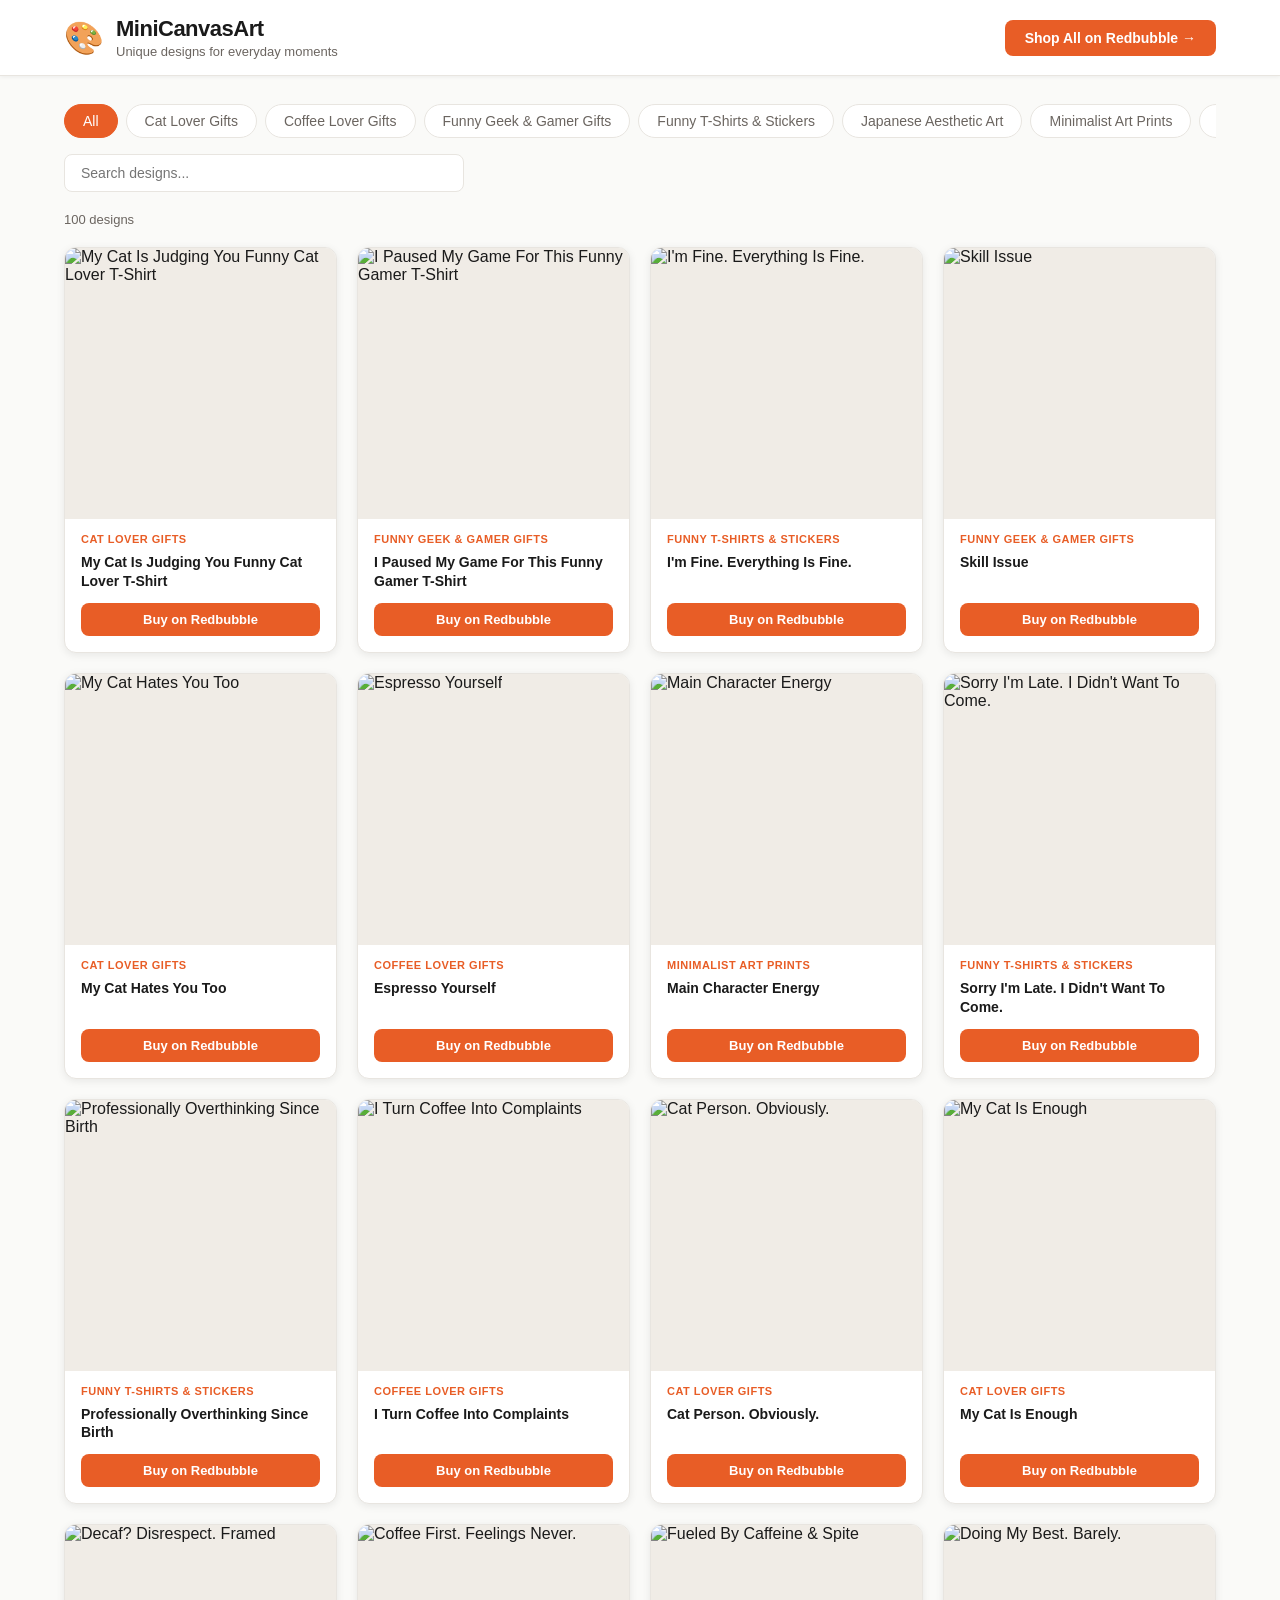
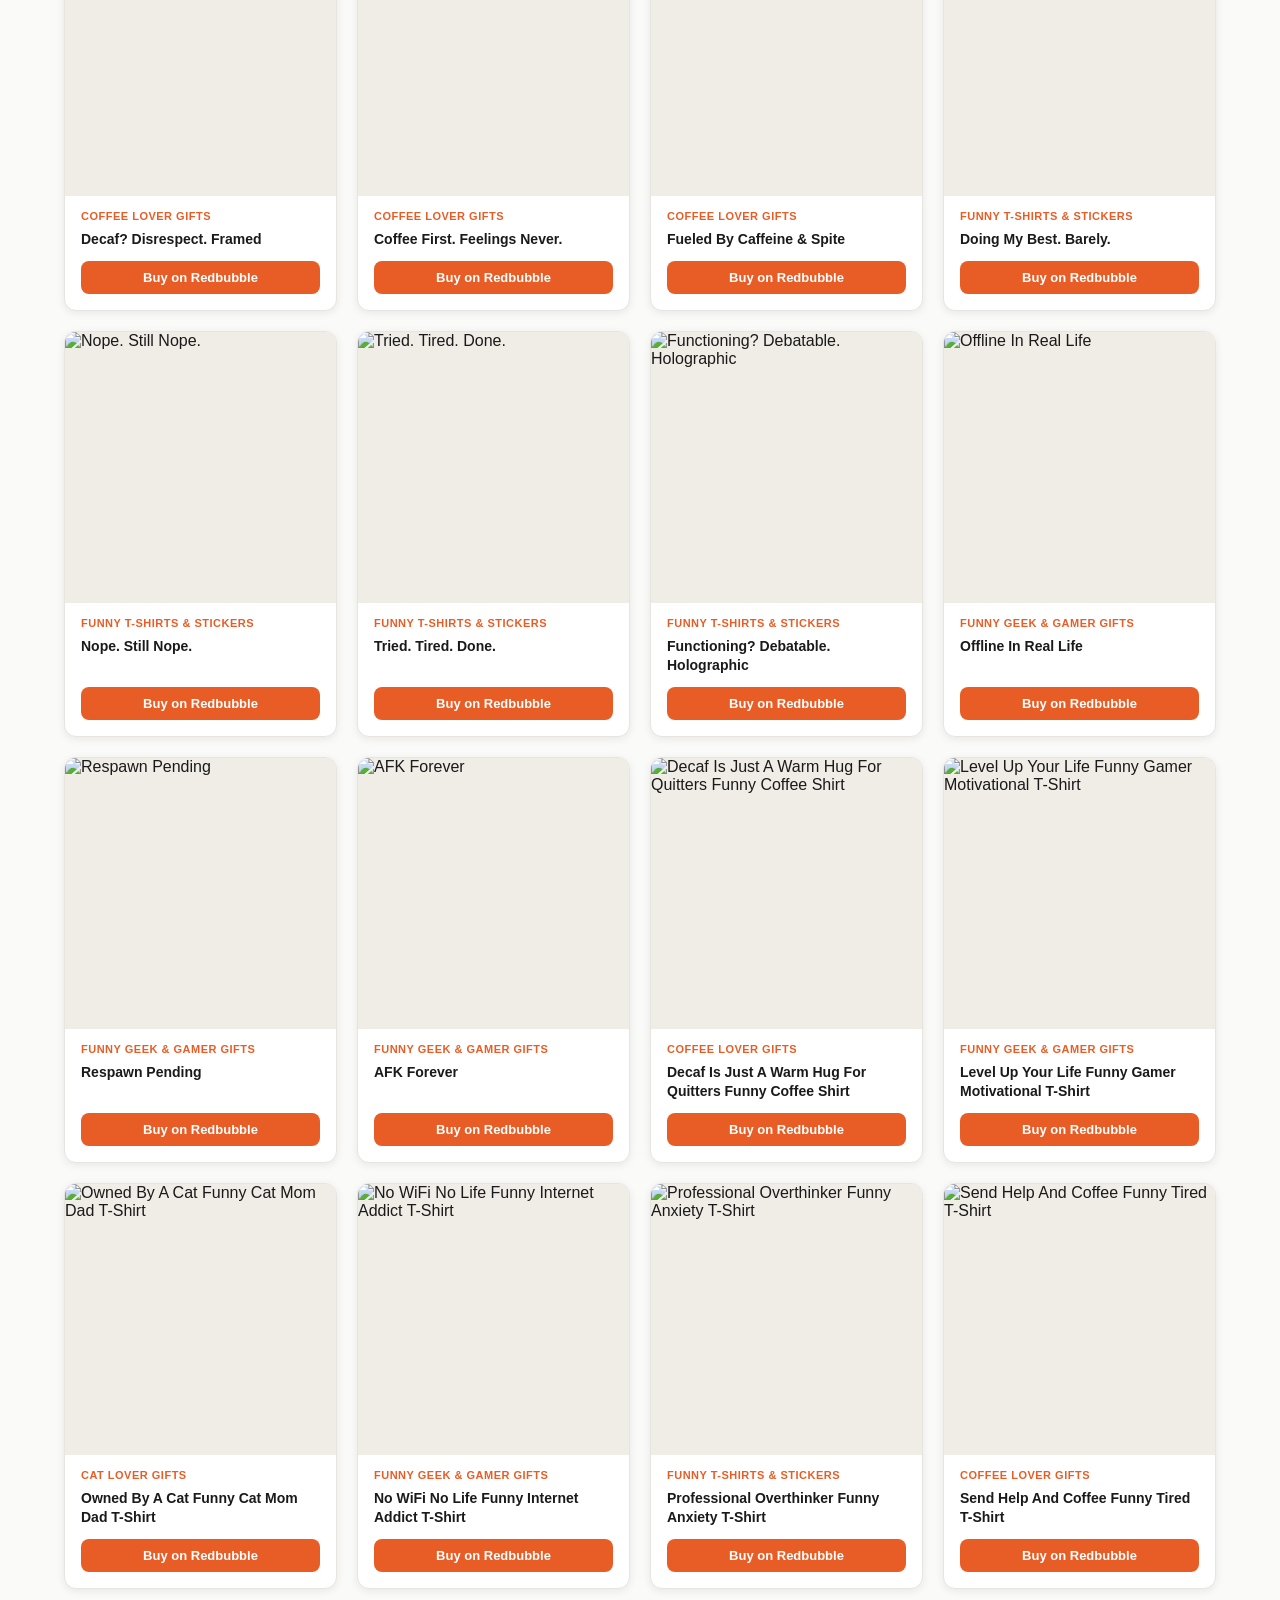
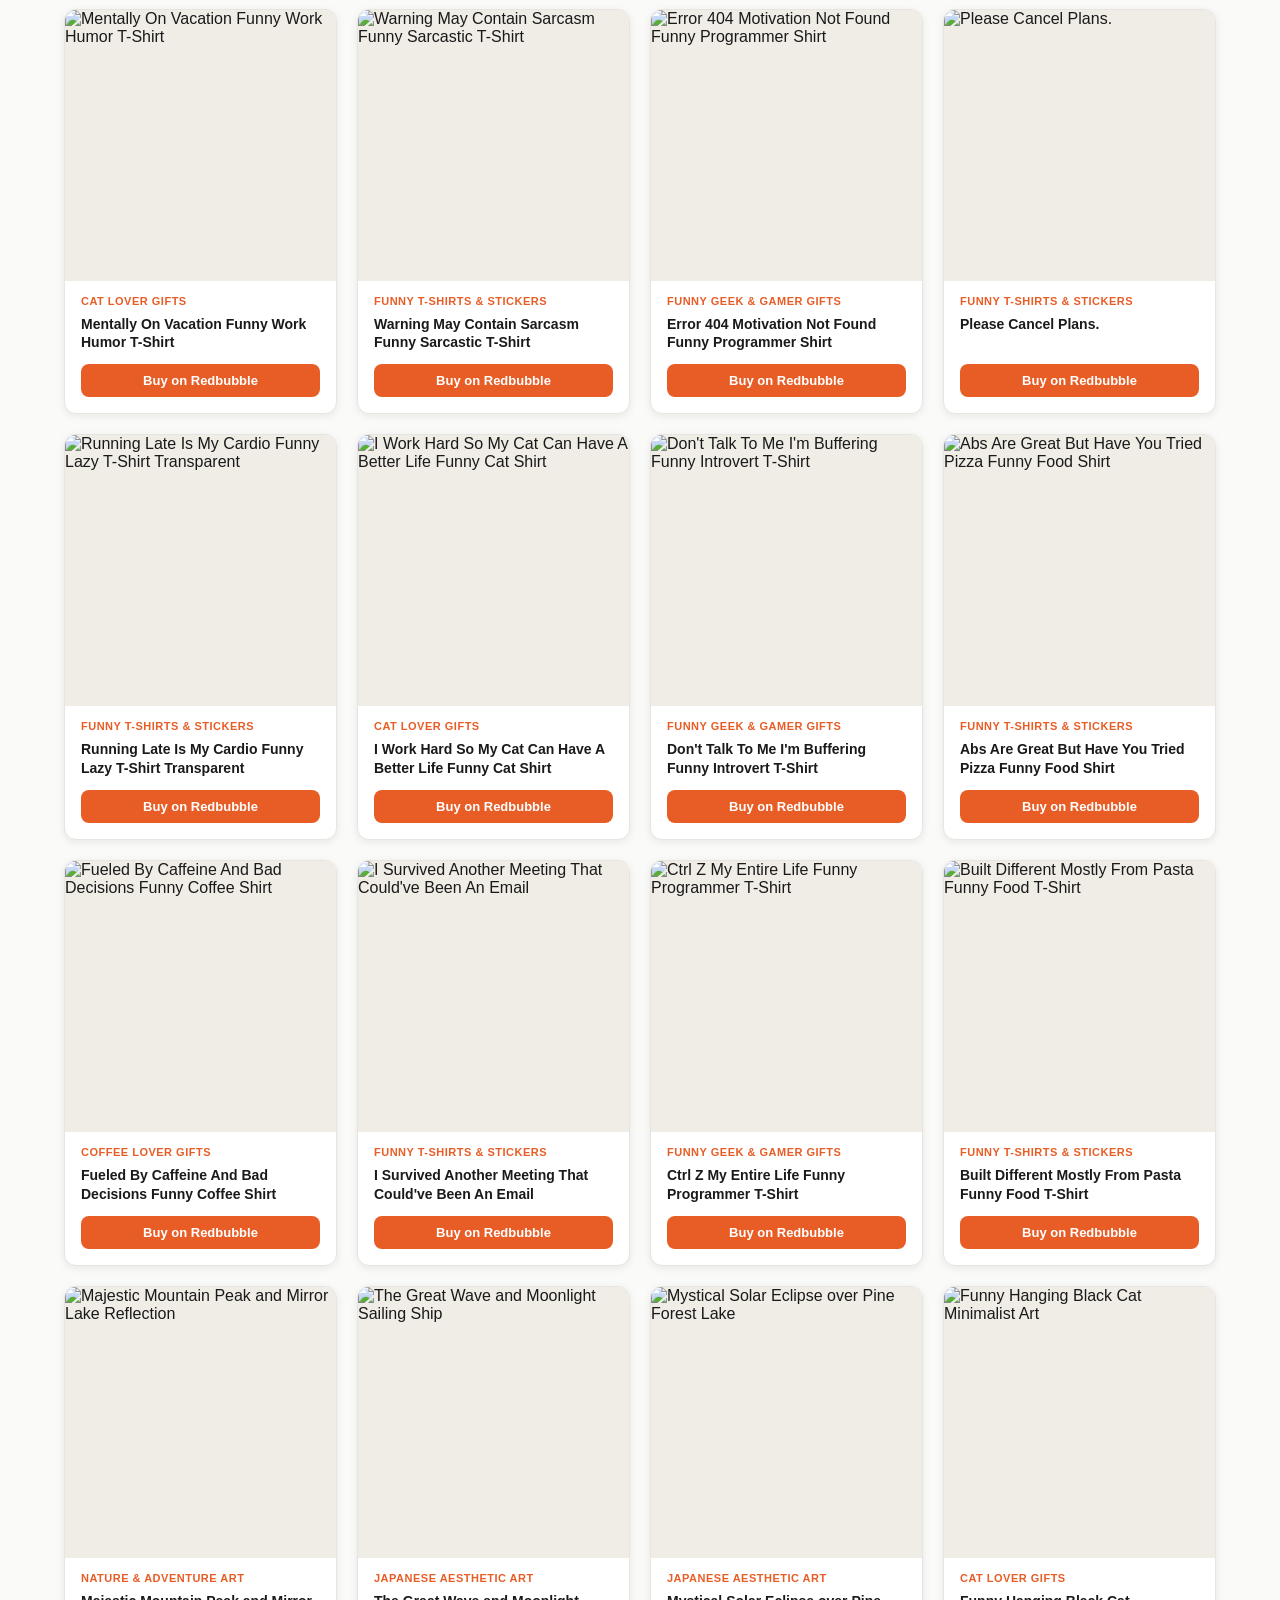
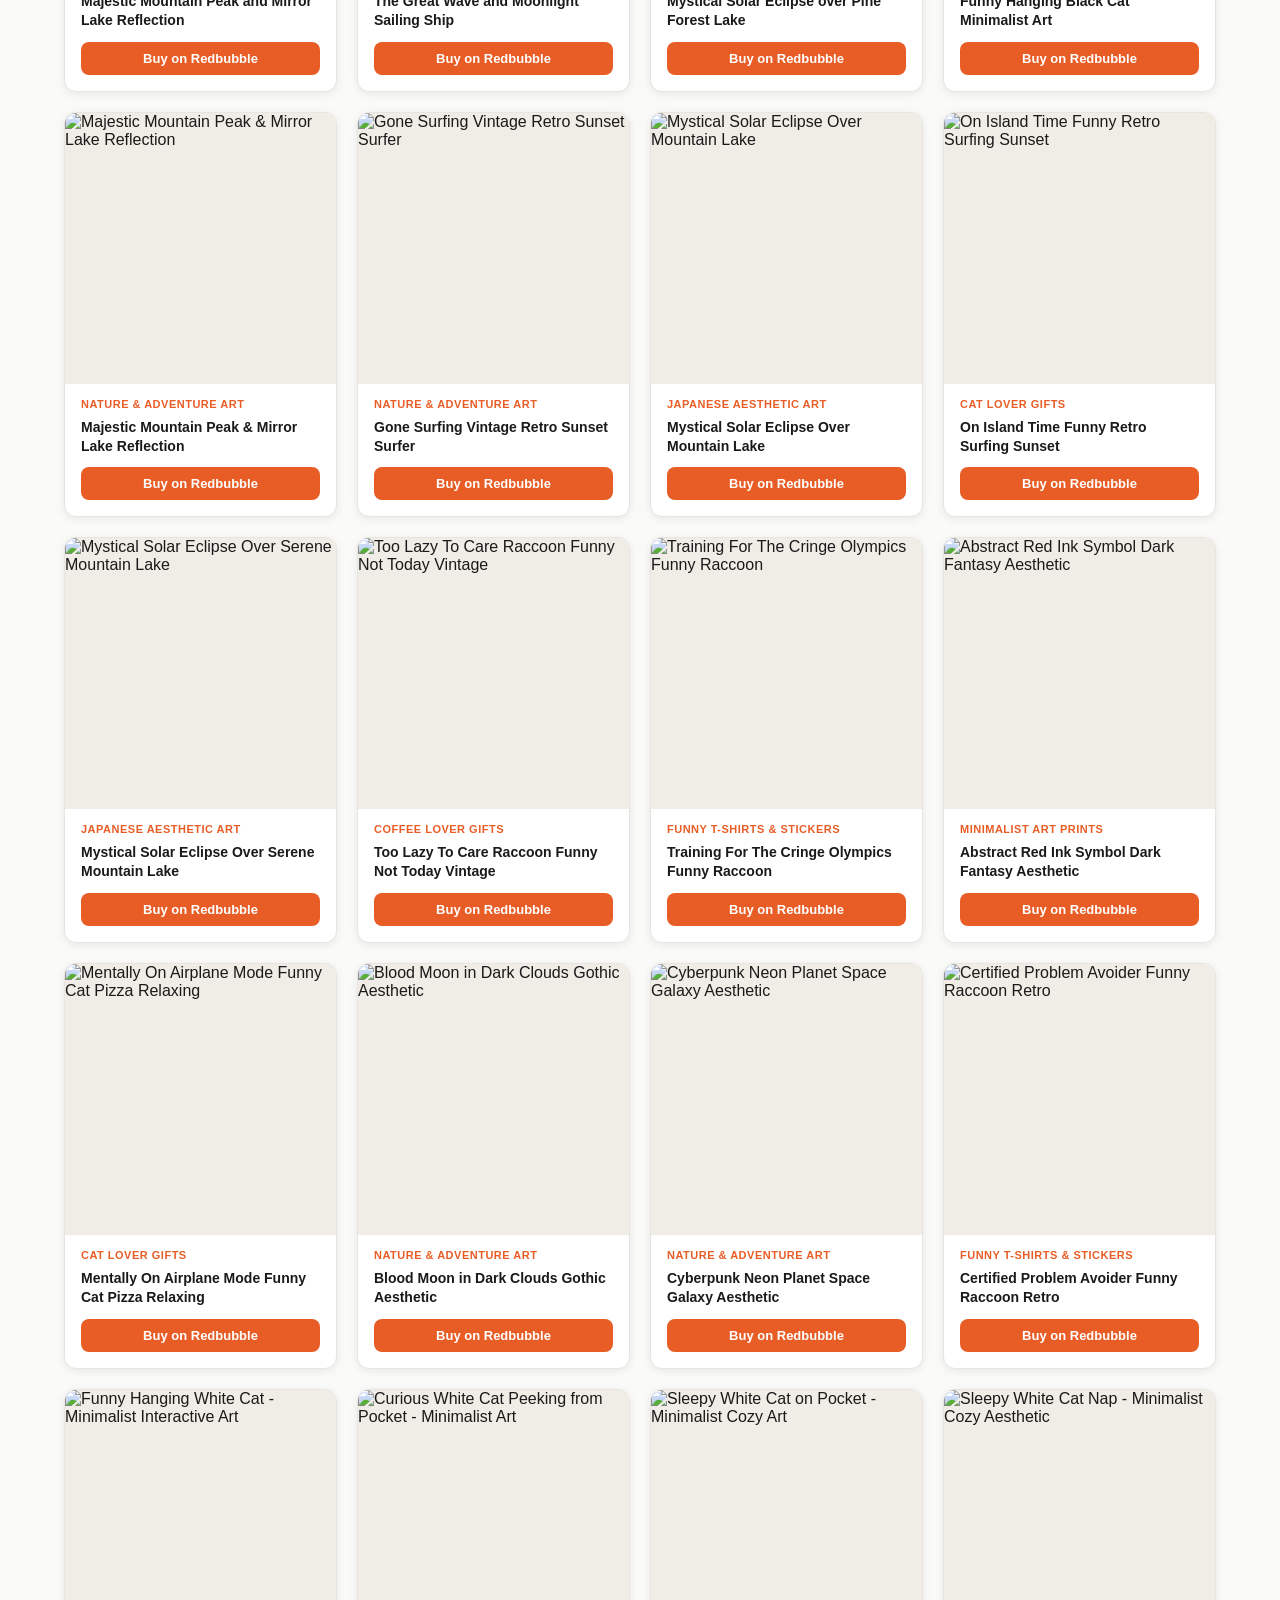
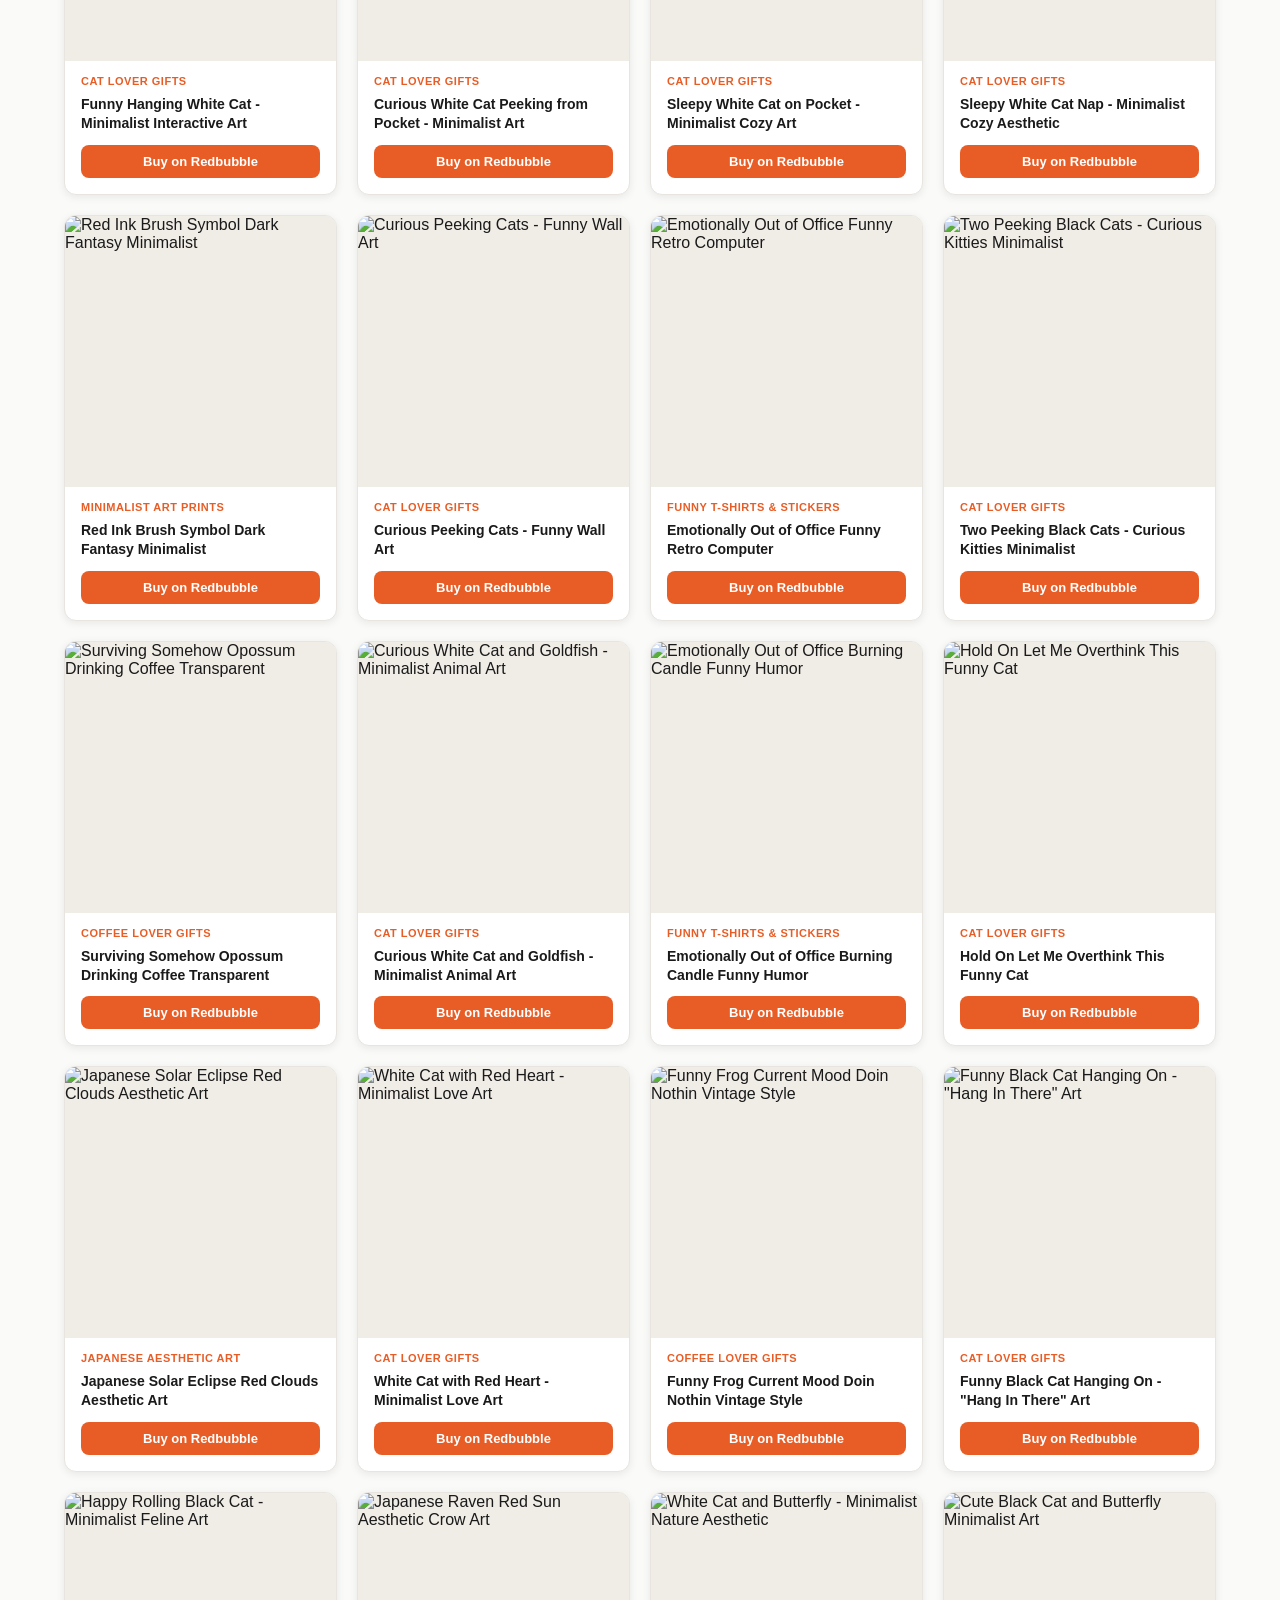
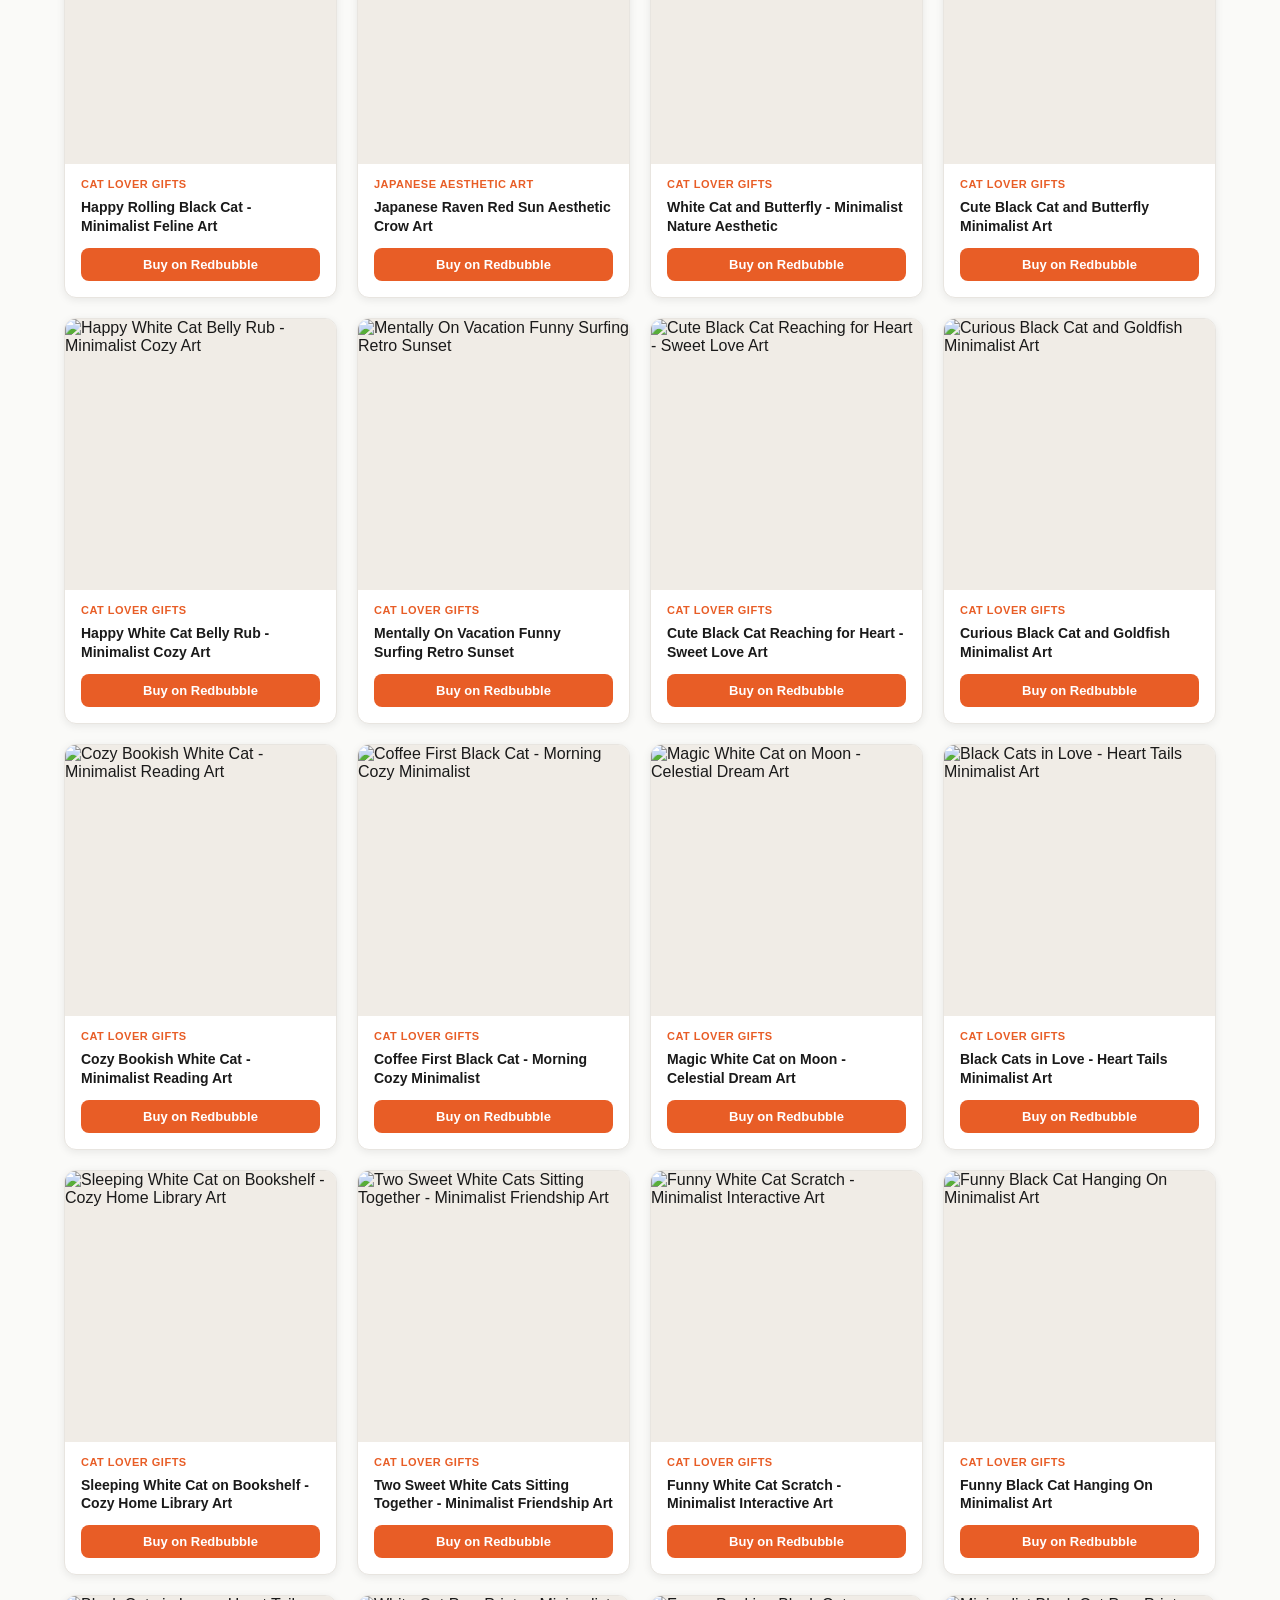
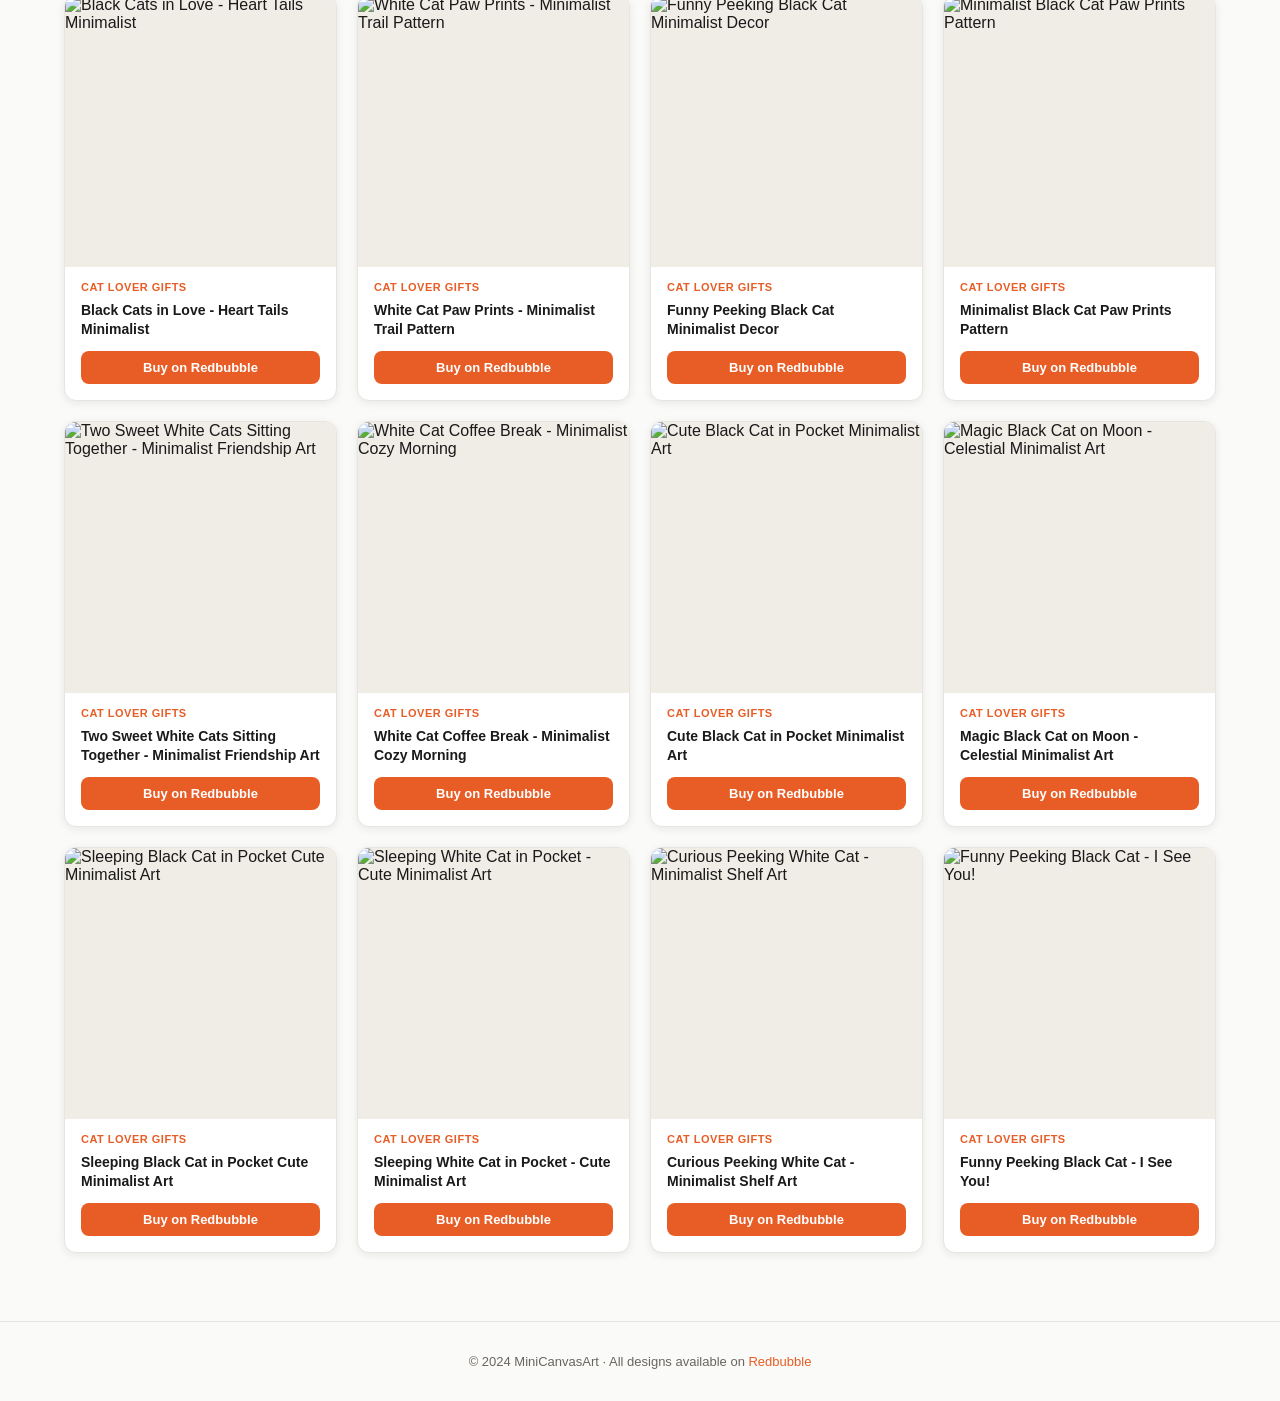
==== index.html @ a018c96e "feat: initial MiniCanvasArt gallery site Static gallery site for minicanvasart.github.io with: - 100" ====
<!DOCTYPE html>
<html lang="en">
<head>
  <meta charset="UTF-8">
  <meta name="viewport" content="width=device-width, initial-scale=1.0">
  <title>MiniCanvasArt — Unique Designs on Redbubble</title>
  <meta name="description" content="Explore unique art prints, stickers, t-shirts and gifts by MiniCanvasArt. Available on Redbubble.">
  <meta property="og:title" content="MiniCanvasArt">
  <meta property="og:description" content="Unique designs for cat lovers, gamers, coffee addicts and more.">
  <meta property="og:image" content="https://ih1.redbubble.net/image.6111547942.6878/ssrco,essential_tee,mens_01,4f4942:33c5b16199,front,product_square,x600.u3.jpg">
  <link rel="stylesheet" href="style.css">
</head>
<body>
  <header>
    <div class="header-inner">
      <div class="logo">
        <span class="logo-icon">🎨</span>
        <div>
          <h1>MiniCanvasArt</h1>
          <p class="tagline">Unique designs for everyday moments</p>
        </div>
      </div>
      <a href="https://www.redbubble.com/people/minicanvasart" target="_blank" class="btn-shop-all">
        Shop All on Redbubble →
      </a>
    </div>
  </header>

  <main>
    <div class="filters-wrap">
      <div class="filters" id="filters">
        <button class="filter-btn active" data-board="all">All</button>
      </div>
    </div>

    <div class="search-wrap">
      <input type="text" id="search" placeholder="Search designs..." autocomplete="off">
    </div>

    <p class="count" id="count"></p>

    <div class="gallery" id="gallery"></div>
  </main>

  <footer>
    <p>© 2024 MiniCanvasArt · All designs available on <a href="https://www.redbubble.com/people/minicanvasart" target="_blank">Redbubble</a></p>
  </footer>

  <script src="script.js"></script>
</body>
</html>
---- style.css ----
*, *::before, *::after { box-sizing: border-box; margin: 0; padding: 0; }

:root {
  --bg: #fafaf8;
  --surface: #ffffff;
  --border: #e8e5e0;
  --text: #1a1a1a;
  --muted: #6b6560;
  --accent: #e85d26;
  --accent-hover: #c94d1c;
  --radius: 12px;
  --shadow: 0 2px 8px rgba(0,0,0,0.08);
  --shadow-hover: 0 8px 24px rgba(0,0,0,0.14);
}

body {
  font-family: -apple-system, BlinkMacSystemFont, 'Segoe UI', sans-serif;
  background: var(--bg);
  color: var(--text);
  min-height: 100vh;
}

/* Header */
header {
  background: var(--surface);
  border-bottom: 1px solid var(--border);
  position: sticky;
  top: 0;
  z-index: 100;
  box-shadow: 0 1px 4px rgba(0,0,0,0.06);
}

.header-inner {
  max-width: 1200px;
  margin: 0 auto;
  padding: 16px 24px;
  display: flex;
  align-items: center;
  justify-content: space-between;
  gap: 16px;
  flex-wrap: wrap;
}

.logo {
  display: flex;
  align-items: center;
  gap: 12px;
}

.logo-icon { font-size: 32px; }

.logo h1 {
  font-size: 22px;
  font-weight: 700;
  letter-spacing: -0.5px;
  color: var(--text);
}

.tagline {
  font-size: 13px;
  color: var(--muted);
  margin-top: 2px;
}

.btn-shop-all {
  background: var(--accent);
  color: #fff;
  padding: 10px 20px;
  border-radius: 8px;
  text-decoration: none;
  font-weight: 600;
  font-size: 14px;
  white-space: nowrap;
  transition: background 0.2s;
}

.btn-shop-all:hover { background: var(--accent-hover); }

/* Main */
main { max-width: 1200px; margin: 0 auto; padding: 28px 24px; }

/* Filters */
.filters-wrap {
  overflow-x: auto;
  scrollbar-width: none;
  -webkit-overflow-scrolling: touch;
  margin-bottom: 16px;
}
.filters-wrap::-webkit-scrollbar { display: none; }

.filters {
  display: flex;
  gap: 8px;
  white-space: nowrap;
}

.filter-btn {
  padding: 8px 18px;
  border-radius: 100px;
  border: 1.5px solid var(--border);
  background: var(--surface);
  color: var(--muted);
  cursor: pointer;
  font-size: 14px;
  font-weight: 500;
  transition: all 0.18s;
  white-space: nowrap;
}

.filter-btn:hover { border-color: var(--accent); color: var(--accent); }

.filter-btn.active {
  background: var(--accent);
  border-color: var(--accent);
  color: #fff;
}

/* Search */
.search-wrap { margin-bottom: 20px; }

#search {
  width: 100%;
  max-width: 400px;
  padding: 10px 16px;
  border-radius: 8px;
  border: 1.5px solid var(--border);
  font-size: 14px;
  background: var(--surface);
  color: var(--text);
  outline: none;
  transition: border-color 0.18s;
}

#search:focus { border-color: var(--accent); }

.count {
  font-size: 13px;
  color: var(--muted);
  margin-bottom: 20px;
}

/* Gallery */
.gallery {
  display: grid;
  grid-template-columns: repeat(auto-fill, minmax(240px, 1fr));
  gap: 20px;
}

/* Card */
.card {
  background: var(--surface);
  border-radius: var(--radius);
  overflow: hidden;
  box-shadow: var(--shadow);
  border: 1px solid var(--border);
  transition: transform 0.22s, box-shadow 0.22s;
  display: flex;
  flex-direction: column;
}

.card:hover {
  transform: translateY(-4px);
  box-shadow: var(--shadow-hover);
}

.card-img-wrap {
  aspect-ratio: 1;
  overflow: hidden;
  background: #f0ece6;
}

.card-img-wrap img {
  width: 100%;
  height: 100%;
  object-fit: cover;
  transition: transform 0.3s;
}

.card:hover .card-img-wrap img { transform: scale(1.05); }

.card-body {
  padding: 14px 16px 16px;
  flex: 1;
  display: flex;
  flex-direction: column;
  gap: 8px;
}

.card-board {
  font-size: 11px;
  font-weight: 600;
  text-transform: uppercase;
  letter-spacing: 0.5px;
  color: var(--accent);
}

.card-title {
  font-size: 14px;
  font-weight: 600;
  line-height: 1.35;
  color: var(--text);
  flex: 1;
  display: -webkit-box;
  -webkit-line-clamp: 2;
  -webkit-box-orient: vertical;
  overflow: hidden;
}

.card-btn {
  display: block;
  text-align: center;
  padding: 9px 12px;
  background: var(--accent);
  color: #fff;
  border-radius: 8px;
  text-decoration: none;
  font-size: 13px;
  font-weight: 600;
  transition: background 0.2s;
  margin-top: 4px;
}

.card-btn:hover { background: var(--accent-hover); }

/* Empty state */
.empty {
  grid-column: 1/-1;
  text-align: center;
  padding: 60px 20px;
  color: var(--muted);
}

.empty p { font-size: 16px; margin-top: 8px; }

/* Footer */
footer {
  text-align: center;
  padding: 32px 24px;
  font-size: 13px;
  color: var(--muted);
  border-top: 1px solid var(--border);
  margin-top: 40px;
}

footer a { color: var(--accent); text-decoration: none; }
footer a:hover { text-decoration: underline; }

/* Responsive */
@media (max-width: 600px) {
  .header-inner { padding: 12px 16px; }
  main { padding: 20px 16px; }
  .gallery { grid-template-columns: repeat(auto-fill, minmax(160px, 1fr)); gap: 12px; }
  .card-body { padding: 10px 12px 12px; }
}
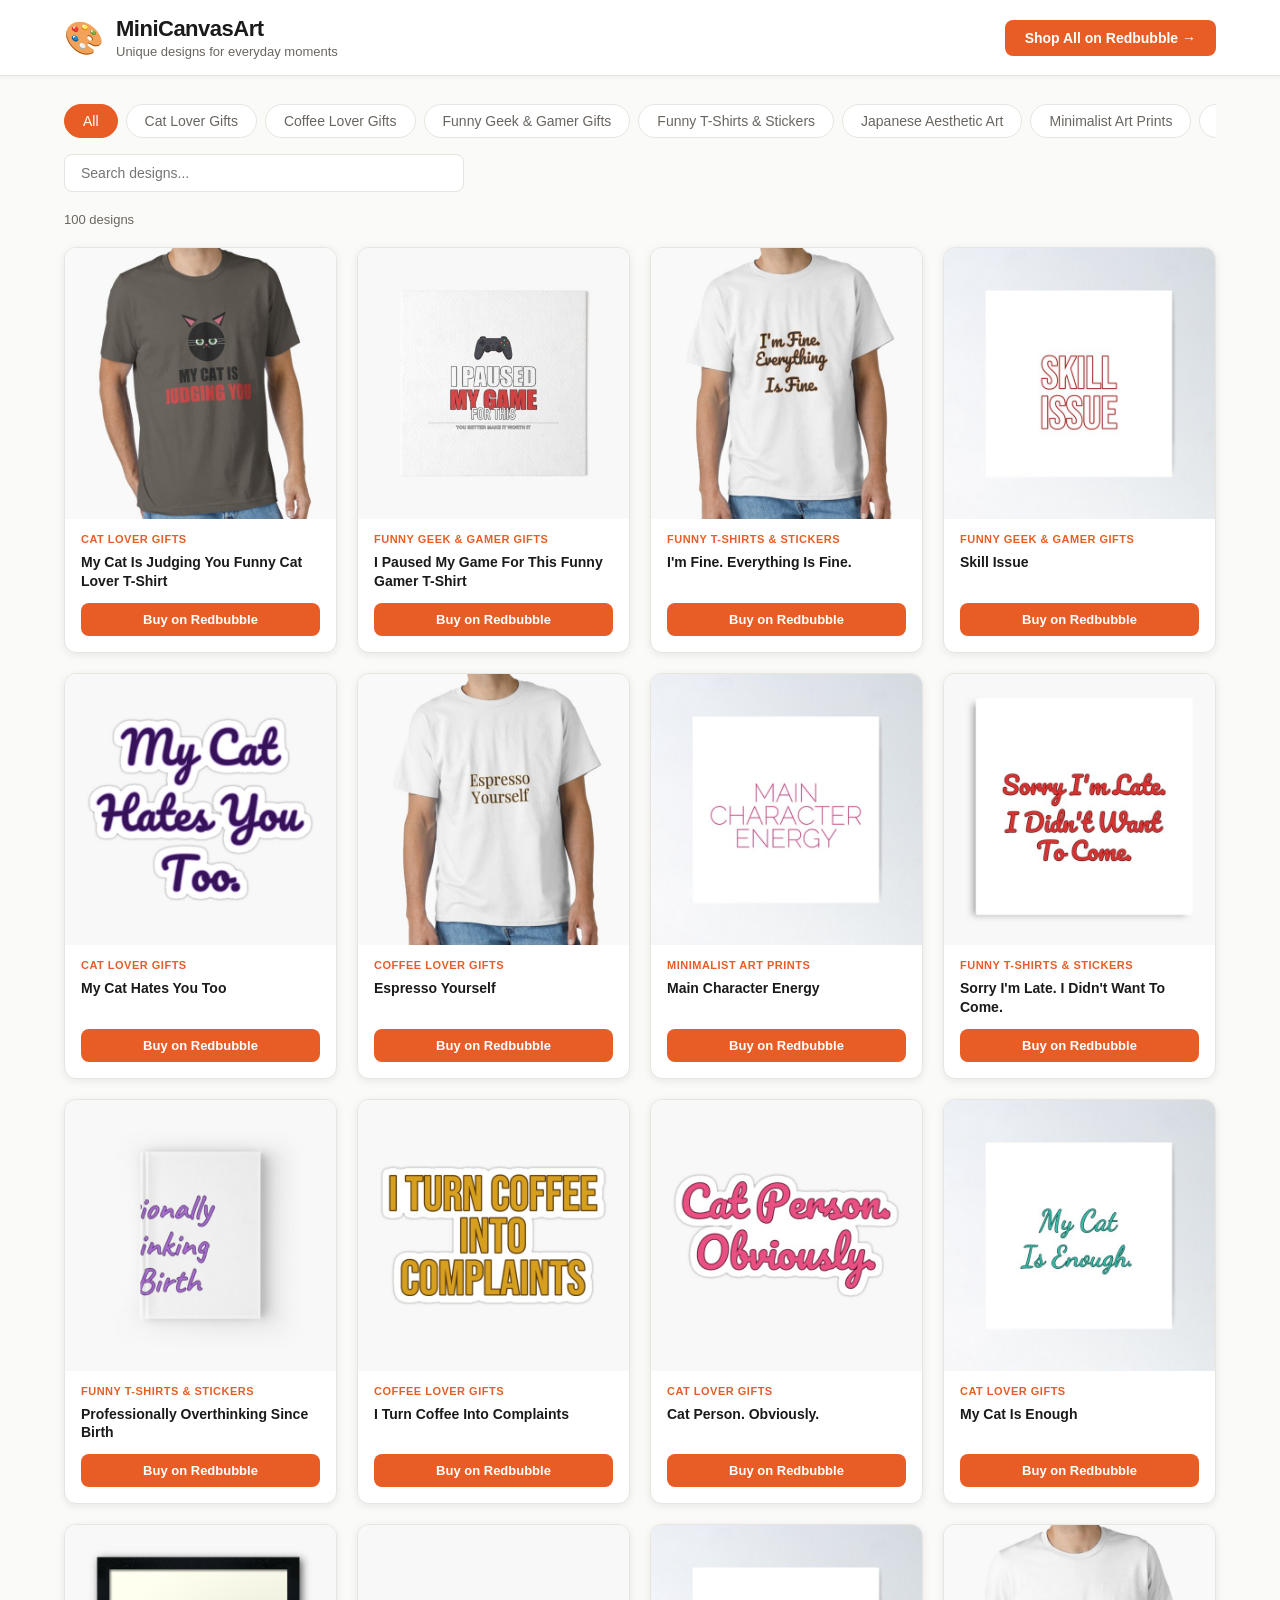
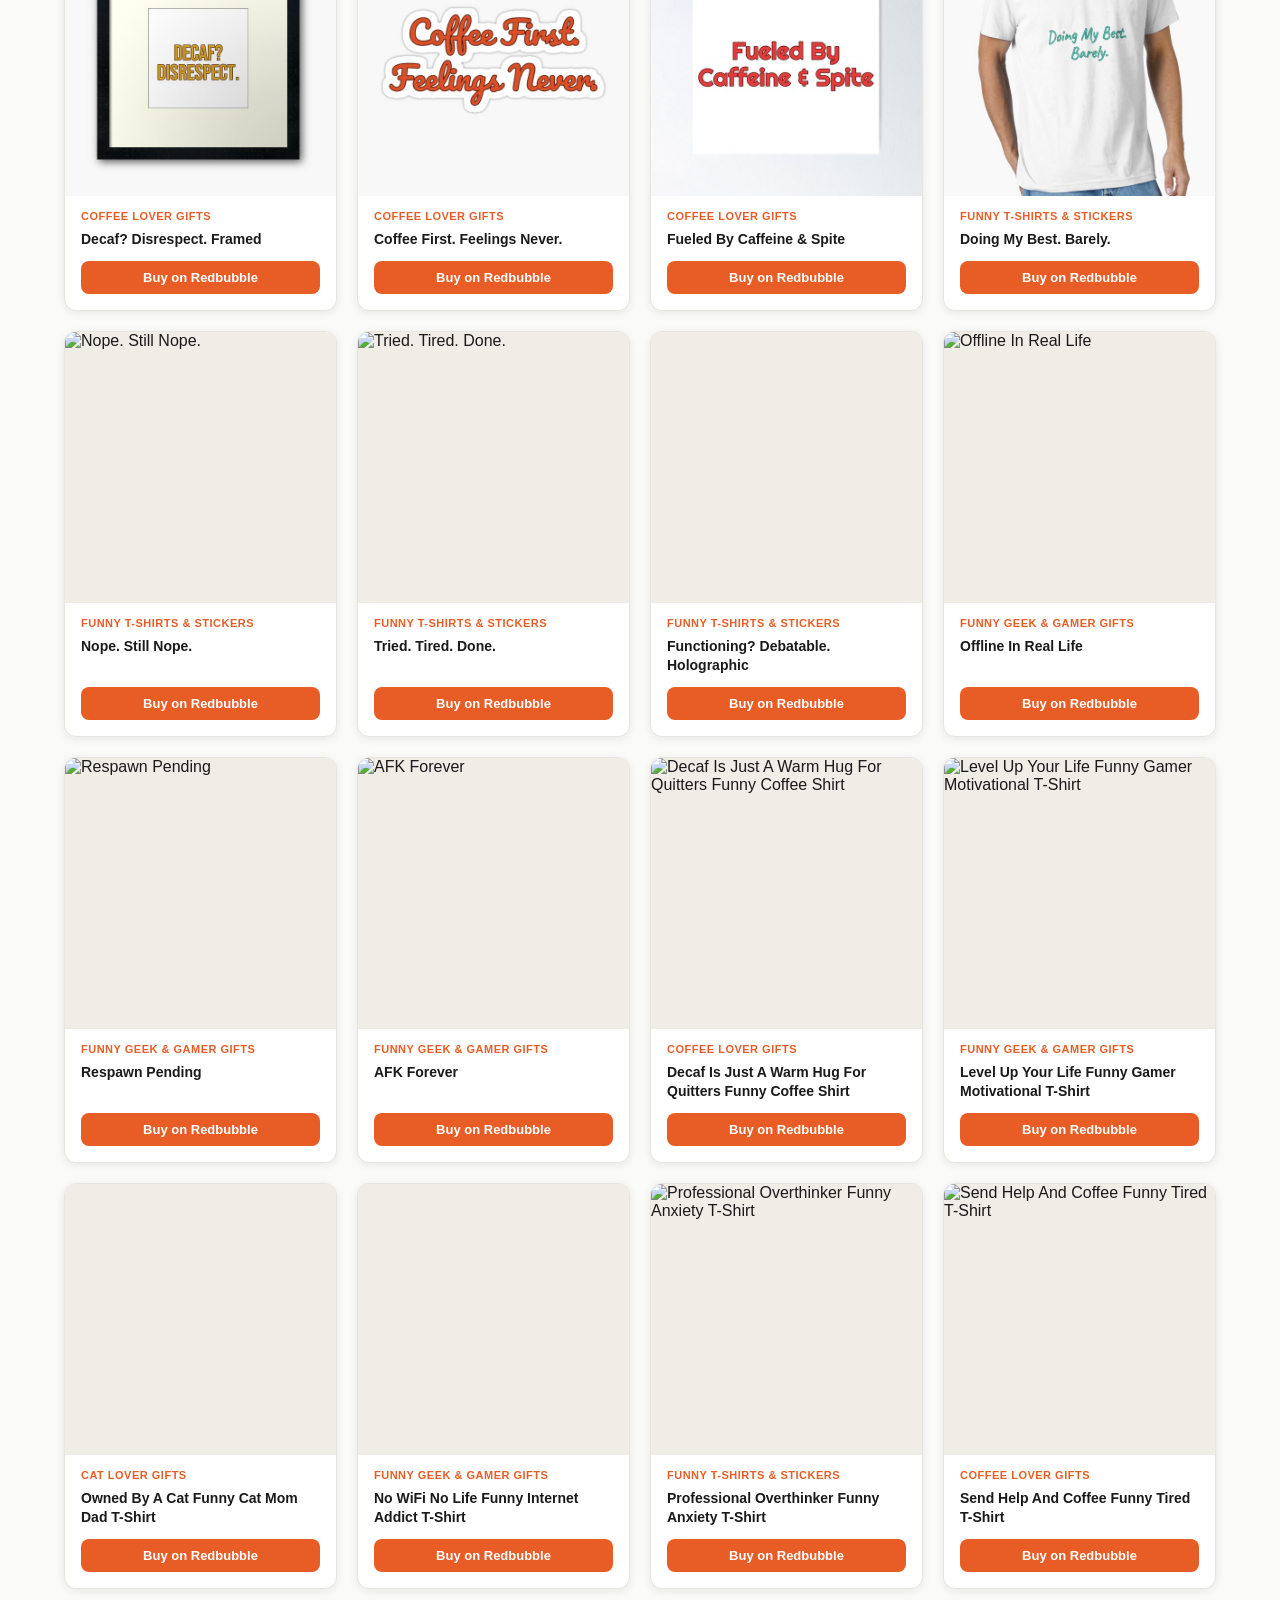
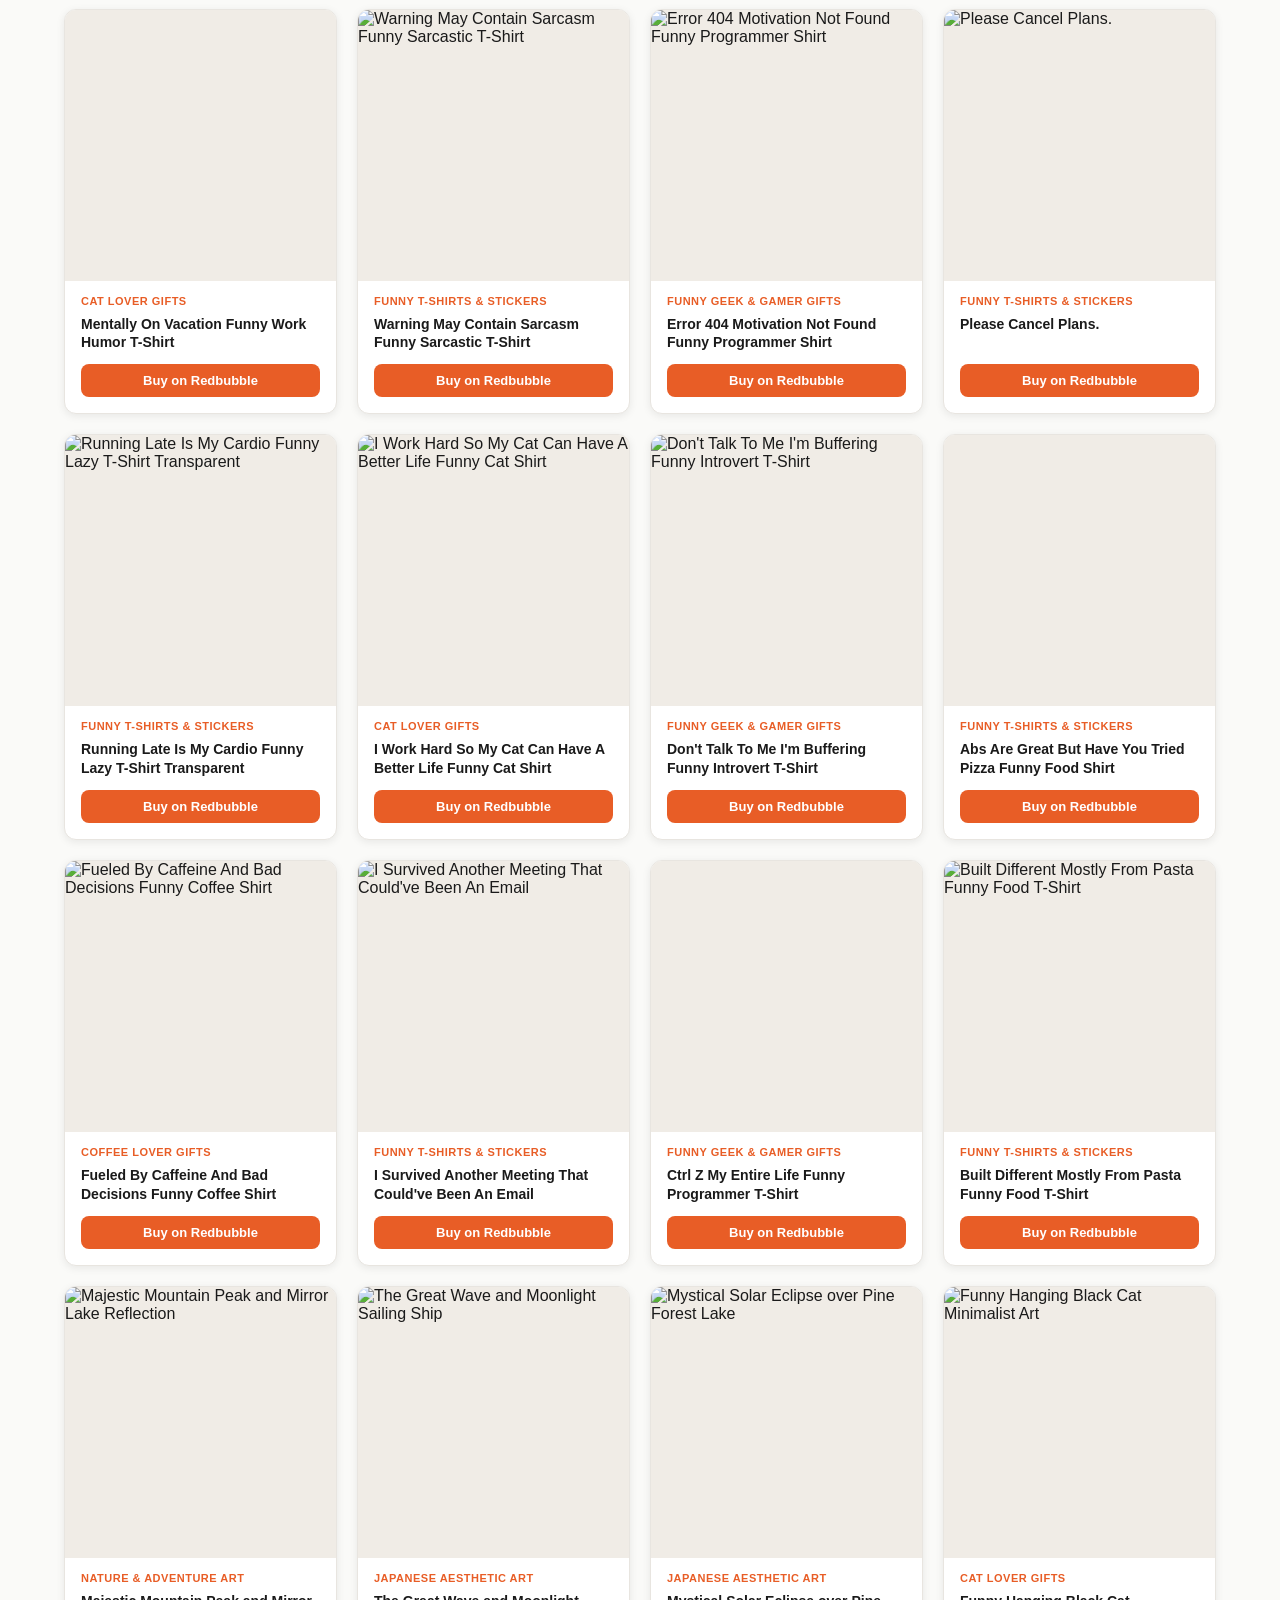
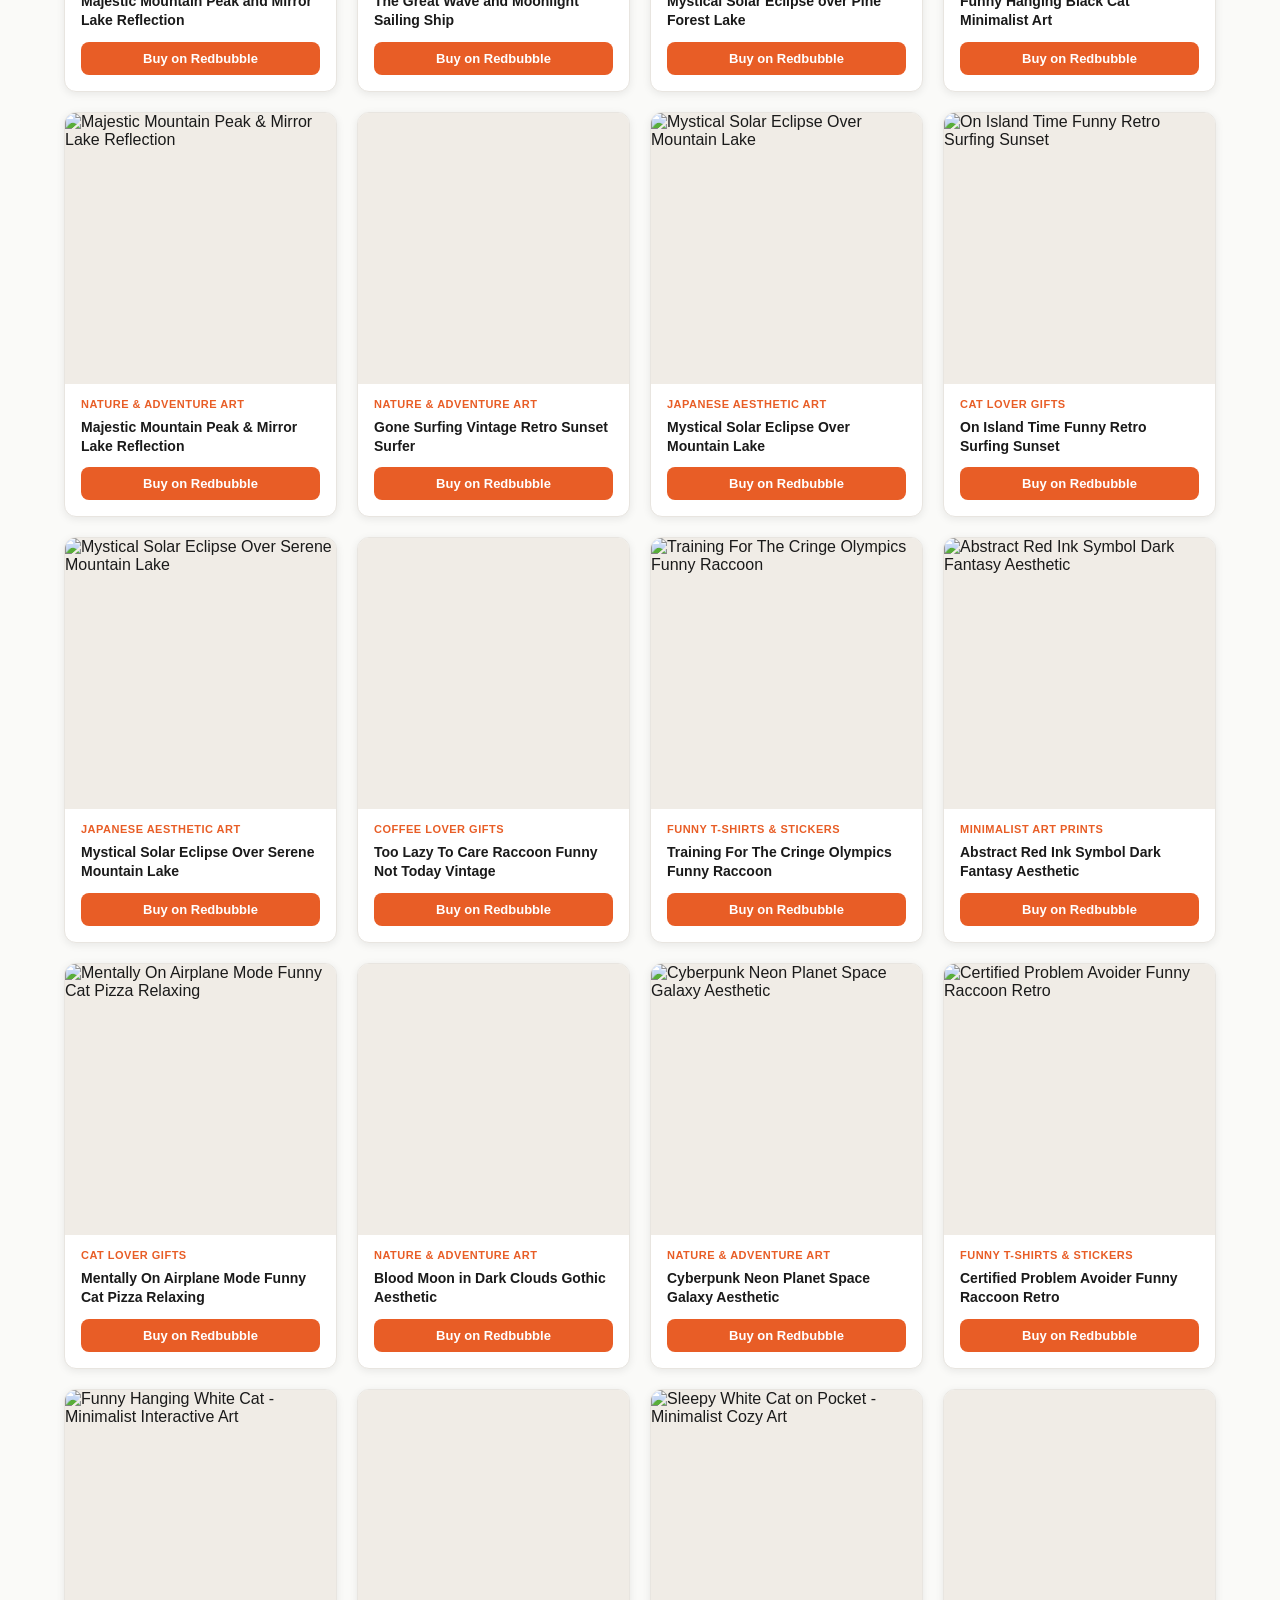
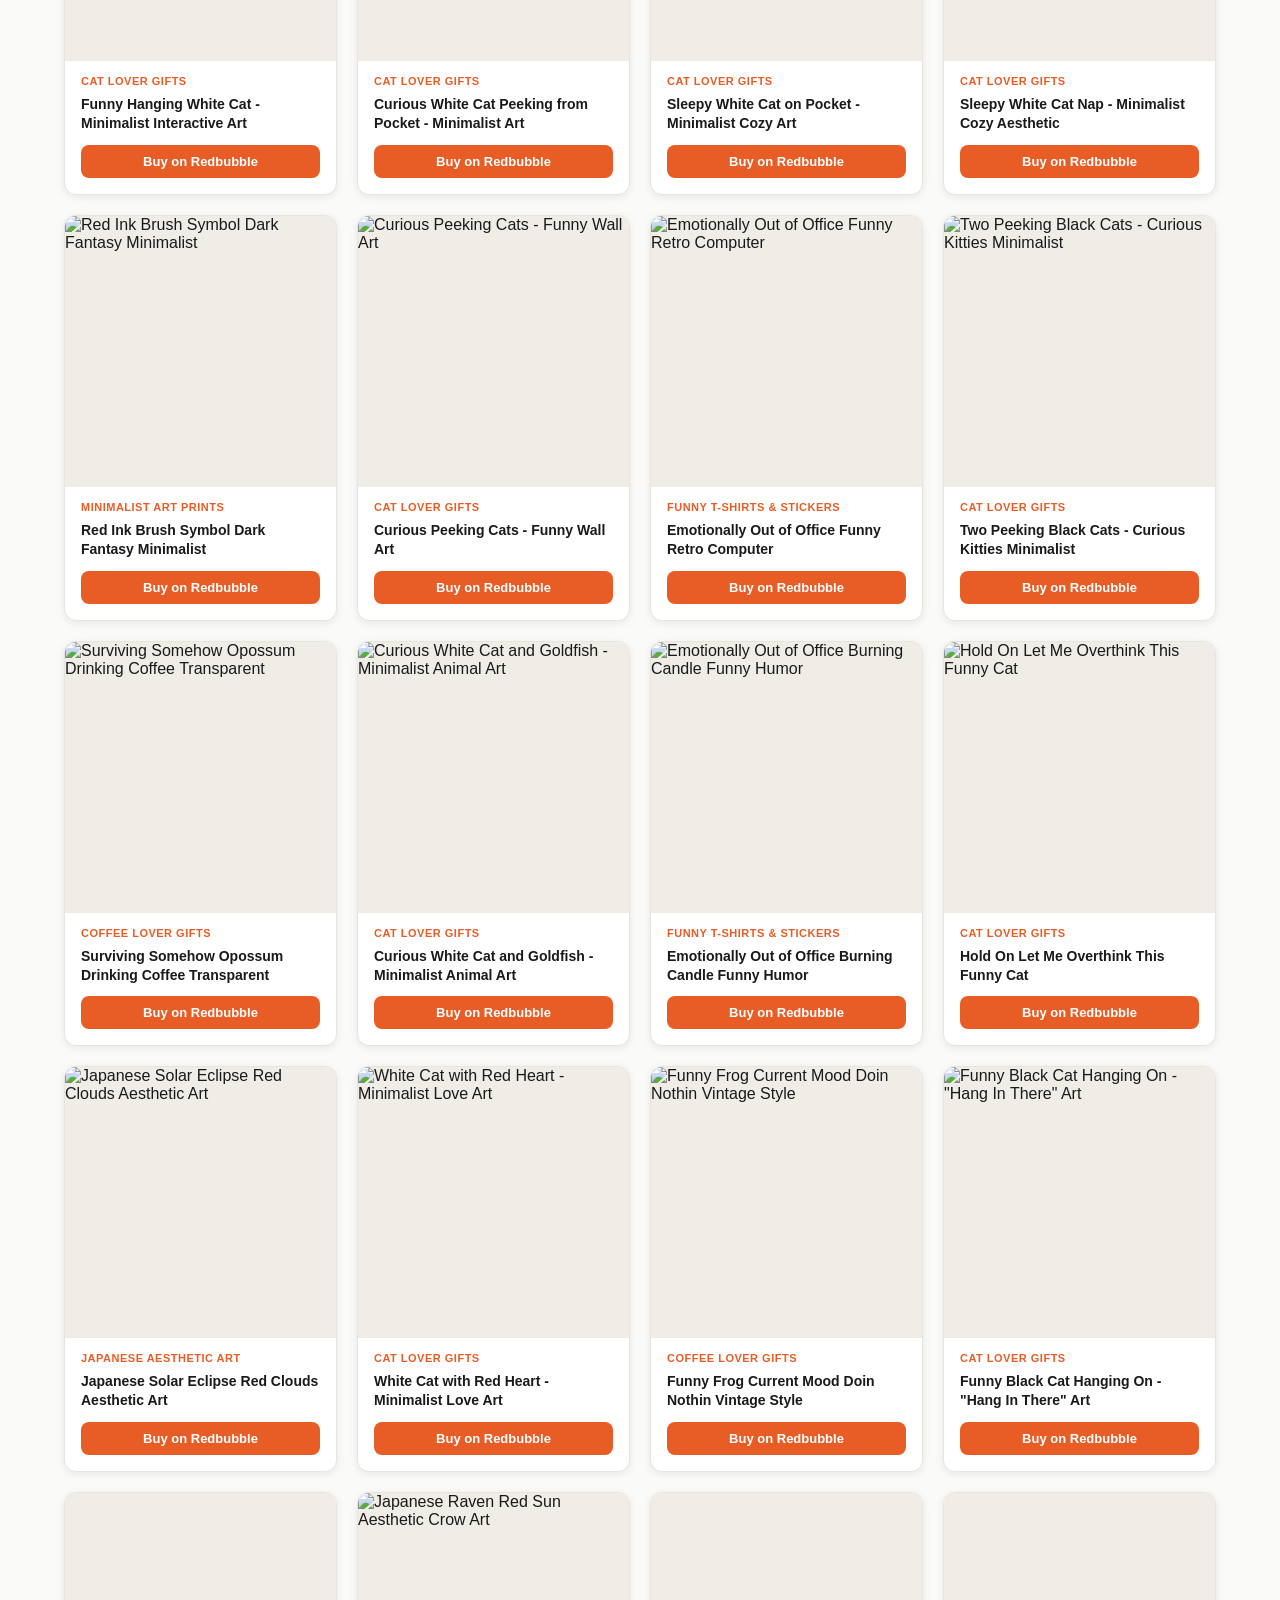
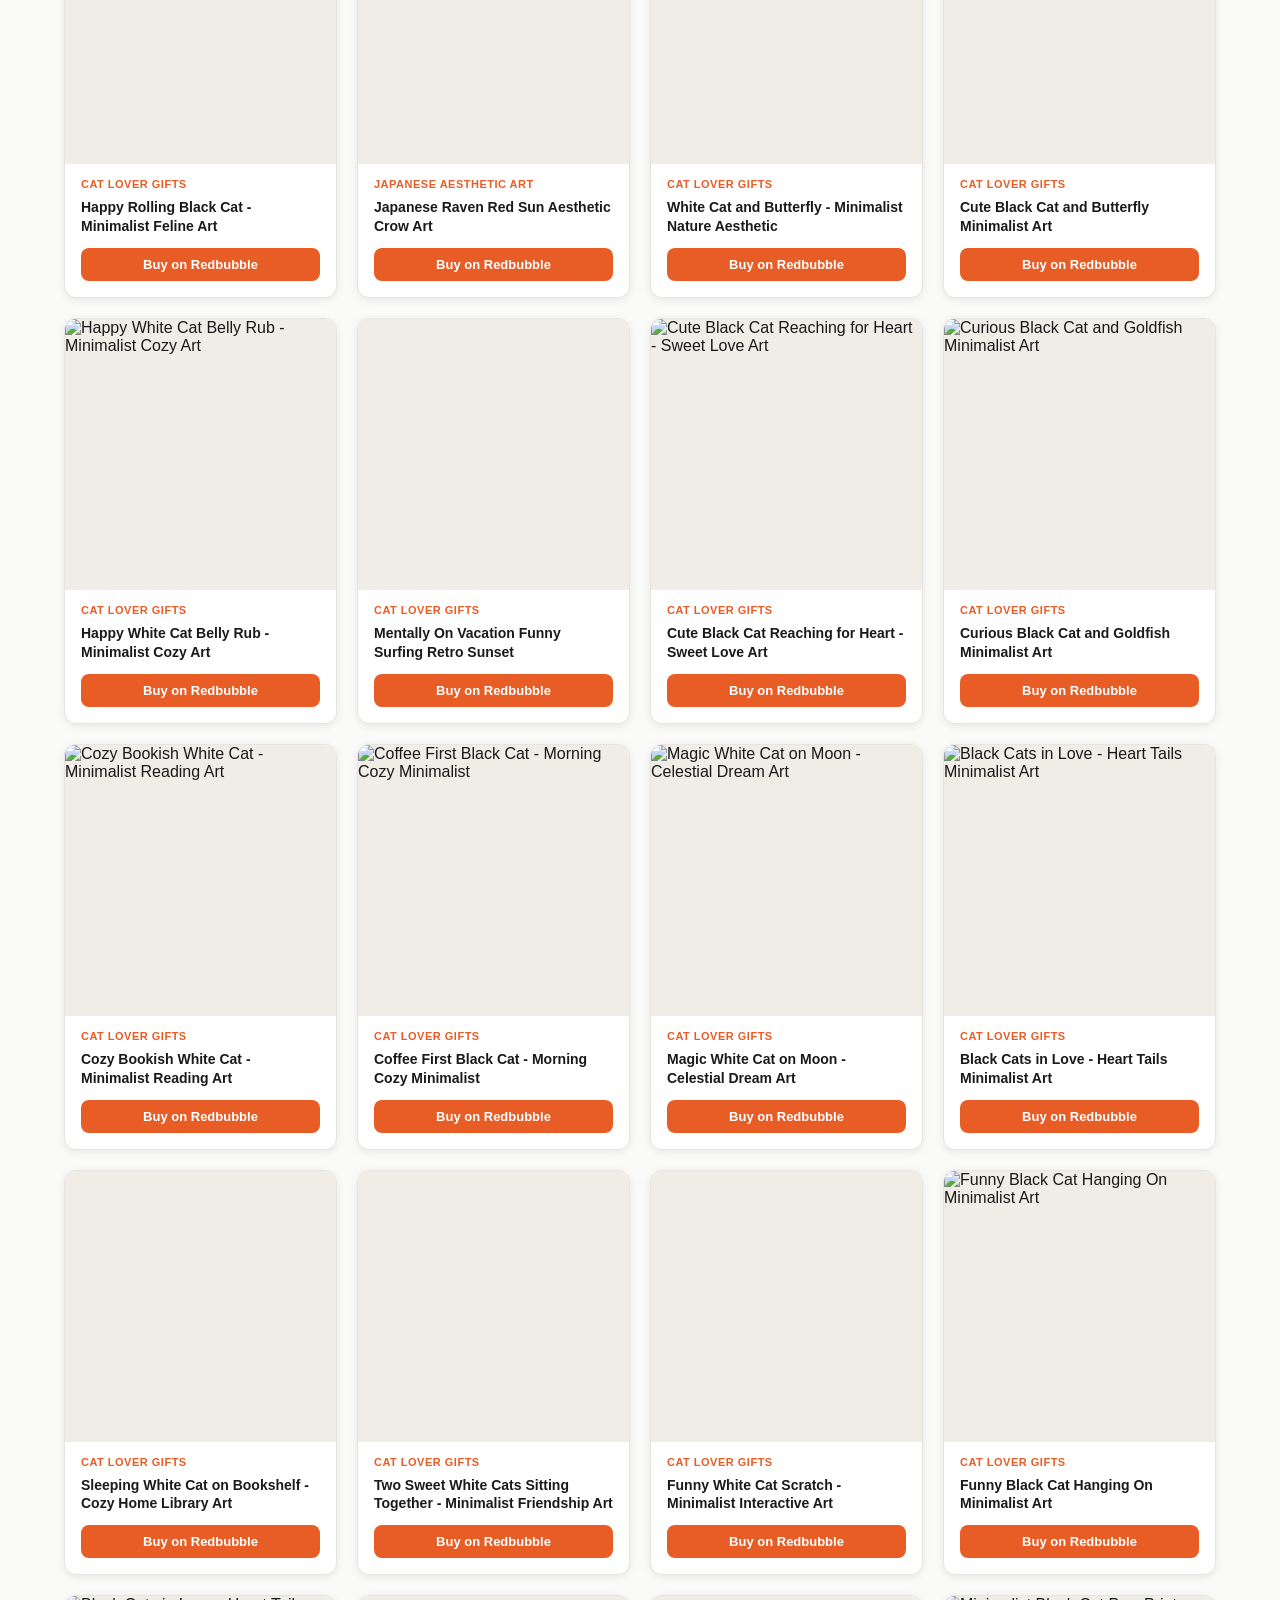
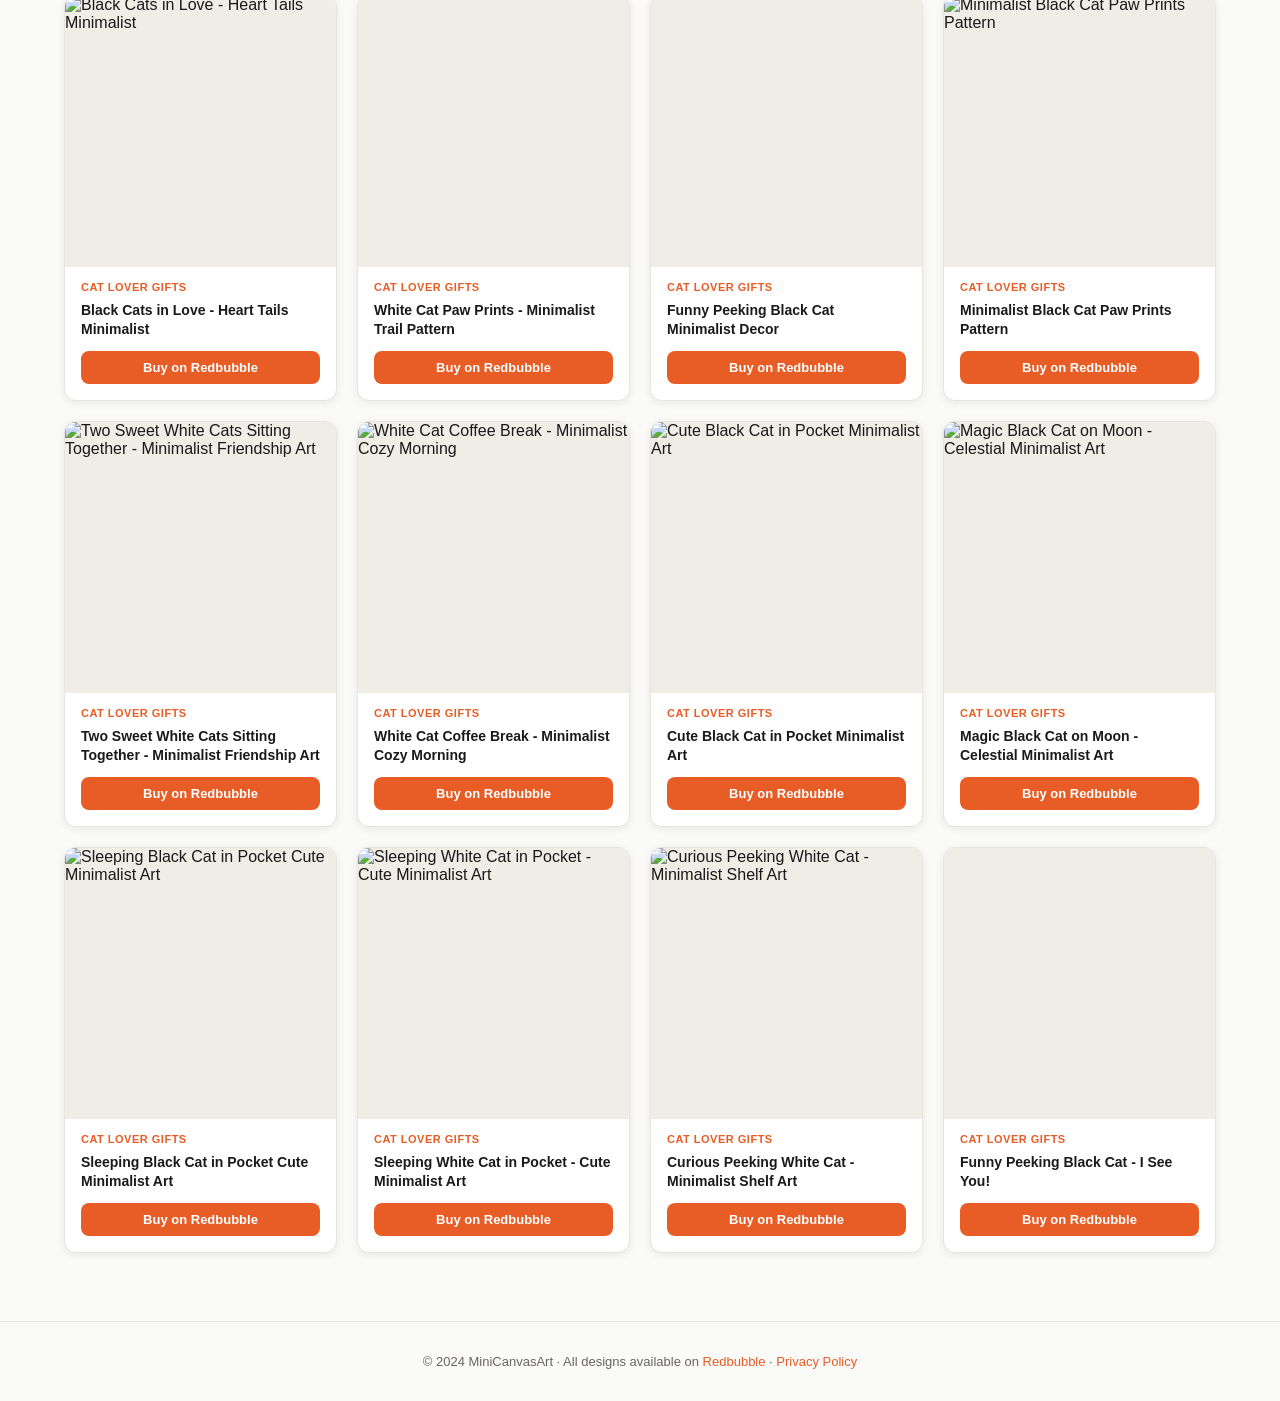
==== commit f8b03a31: "Add privacy policy page for Pinterest API" ====
--- a/index.html
+++ b/index.html
@@ -43,7 +43,7 @@
   </main>
 
   <footer>
-    <p>© 2024 MiniCanvasArt · All designs available on <a href="https://www.redbubble.com/people/minicanvasart" target="_blank">Redbubble</a></p>
+    <p>© 2024 MiniCanvasArt · All designs available on <a href="https://www.redbubble.com/people/minicanvasart" target="_blank">Redbubble</a> · <a href="/privacy-policy.html">Privacy Policy</a></p>
   </footer>
 
   <script src="script.js"></script>
